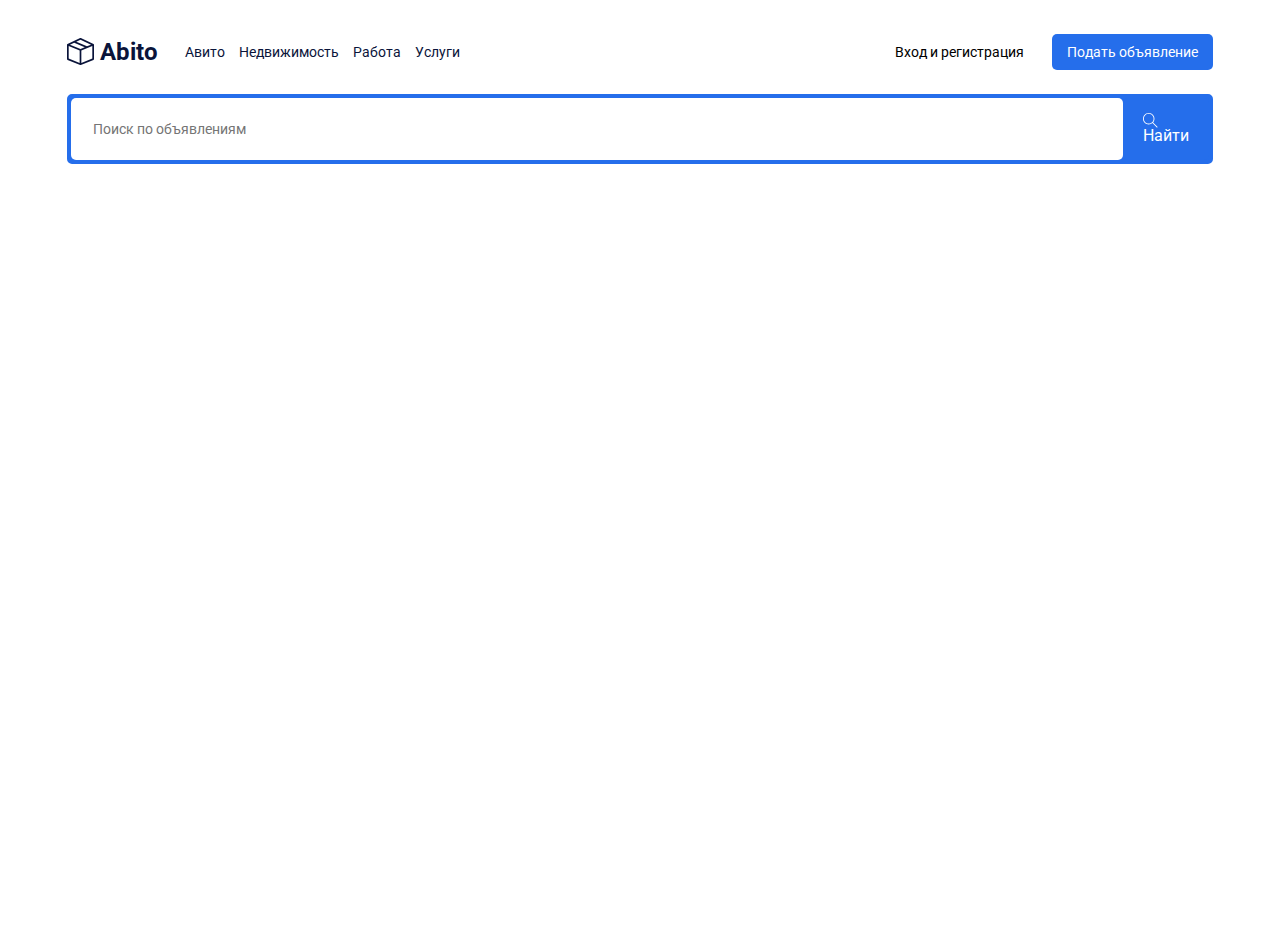
==== index.html @ 1b7505eb "создали каркас сайта и создали шапку" ====
<!DOCTYPE html>
<html lang="en">

<head>
  <meta charset="UTF-8">
  <meta name="viewport" content="width=device-width, initial-scale=1.0">
  <title>Document</title>

  <link rel="preconnect" href="https://fonts.googleapis.com">
  <link rel="preconnect" href="https://fonts.gstatic.com" crossorigin>
  <link href="https://fonts.googleapis.com/css2?family=Roboto:wght@400;700&display=swap" rel="stylesheet">
  <link rel="stylesheet" href="css/style.min.css">
</head>

<body class="page">

  <div class="container">
    <header class="page__header header">
      <a class="logo" href="index.html">
        <img class="logo__img img-svg" src="images/logo.svg" alt="logo">
        <span class="logo__title">Abito</span>
      </a>
    
      <ul class="header__nav nav nav--horizontal">
        <li class="nav__item">
          <a href="#" class="link nav__link">Авито</a>
        </li>
        <li class="nav__item">
          <a href="#" class="link nav__link">Недвижимость</a>
        </li>
        <li class="nav__item">
          <a href="#" class="link nav__link">Работа</a>
        </li>
        <li class="nav__item">
          <a href="#" class="link nav__link">Услуги</a>
        </li>
      </ul>
      <div class="header__button-group">
        <button class="button button--text header__button">Вход и регистрация</button>
        <button class="button button--blue header__button">Подать объявление</button>
      </div>
      <div class="search header__search">
        <input type="text" class="input search__input" placeholder="Поиск по объявлениям">
        <button class="button button--blue search__button">
          <img class="button__img img-svg" src="images/search.svg" alt="search">
          <span class="button__text">Найти</span>
        </button>
      </div>
    </header>
  </div>
  <div class="wrapper">
    <main class="page__main"></main>
    <footer class="page__footer"></footer>
  </div>



  <script src="js/main.min.js"></script>
</body>

</html>
---- css/style.min.css ----
html{-webkit-box-sizing:border-box;box-sizing:border-box}*,*::after,*::before{-webkit-box-sizing:inherit;box-sizing:inherit}ul[class],ol[class]{padding:0}body,h1,h2,h3,h4,h5,h6,p,ul,ol,li,figure,figcaption,blockquote,dl,dd{margin:0}ul[class]{list-style:none}img{max-width:100%;display:block}input,button,textarea,select{font:inherit}a{text-decoration:none}html,body{height:100%;font-family:'roboto', sans-serif;color:#0A143A;font-size:14px}.container{max-width:1186px;margin:0 auto;padding:0 20px}.page__wrapper{display:-webkit-box;display:-ms-flexbox;display:flex;-webkit-box-orient:vertical;-webkit-box-direction:normal;-ms-flex-direction:column;flex-direction:column;min-height:100%}.page__main{-webkit-box-flex:1;-ms-flex:1 0 auto;flex:1 0 auto}.page__footer{-webkit-box-flex:0;-ms-flex:0 0 auto;flex:0 0 auto}.header{margin-top:34px;display:-webkit-box;display:-ms-flexbox;display:flex;-ms-flex-wrap:wrap;flex-wrap:wrap;-webkit-box-align:center;-ms-flex-align:center;align-items:center}.header__nav{-webkit-box-flex:1;-ms-flex:1 0 auto;flex:1 0 auto;margin:5px 20px}.header__button+.header__button{margin-left:10px}.header__search{-webkit-box-flex:0;-ms-flex:0 0 100%;flex:0 0 100%}.nav--horizontal{display:-webkit-box;display:-ms-flexbox;display:flex}.nav__link{display:block;padding:5px;margin:0  2px;-webkit-transition:color .15s ease-in;-o-transition:color .15s ease-in;transition:color .15s ease-in}.nav__link:hover{color:#256EEB}.link{color:inherit}.logo{display:-webkit-box;display:-ms-flexbox;display:flex}.logo:hover .logo__title{-webkit-transition:color .15s ease-in;-o-transition:color .15s ease-in;transition:color .15s ease-in;color:#256EEB}.logo:hover path{-webkit-transition:fill .15s ease-in;-o-transition:fill .15s ease-in;transition:fill .15s ease-in;fill:#256EEB}.logo__img{display:block;width:27px;height:27px}.logo__title{display:block;margin-left:6px;font-weight:bold;color:#0A143A;font-size:24px}.button{background-color:initial;border:none;cursor:pointer;padding:10px 15px;border-radius:5px;-webkit-transition:background-color .15s ease-in, color .15s ease-in;-o-transition:background-color .15s ease-in, color .15s ease-in;transition:background-color .15s ease-in, color .15s ease-in}.button--text:hover{color:#256EEB;text-decoration:underline}.button--blue{background-color:#256EEB;color:#fff}.button--blue:hover{background-color:#1356ca}.button__img{margin-right:5px;margin-bottom:-2px}.button__text{font-size:16px}.search{margin-top:24px;display:-webkit-box;display:-ms-flexbox;display:flex;background-color:#256EEB;border:4px solid #256EEB;border-radius:5px}.search__input{-webkit-box-flex:1;-ms-flex:1 0 auto;flex:1 0 auto}.search__button{padding:15px 20px;border-radius:none}.input{border:none;border-radius:5px;padding:14px 22px}
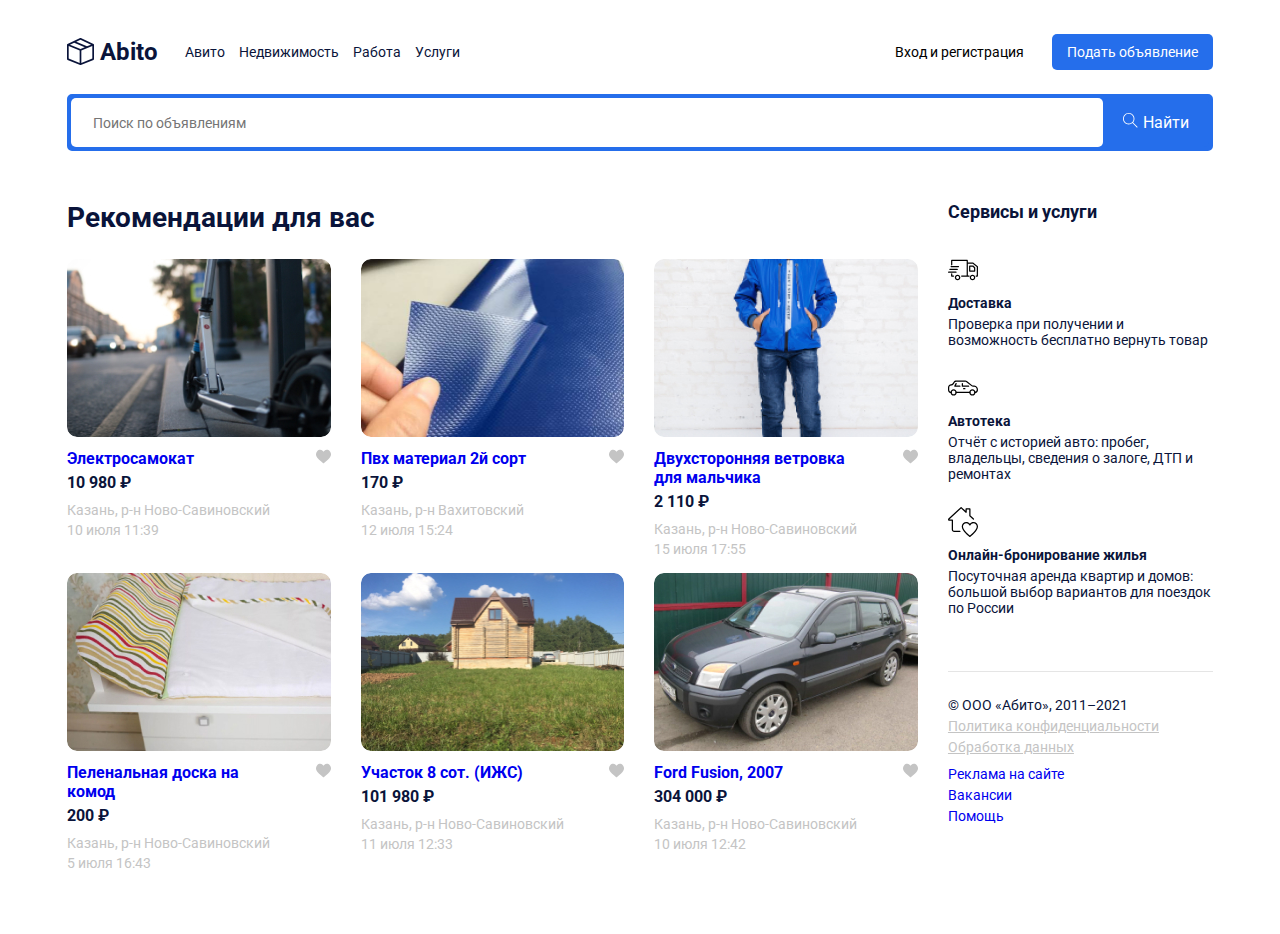
==== commit 6cfd2e0c: "сверстали главную страницу" ====
--- a/index.html
+++ b/index.html
@@ -20,21 +20,23 @@
         <img class="logo__img img-svg" src="images/logo.svg" alt="logo">
         <span class="logo__title">Abito</span>
       </a>
-    
-      <ul class="header__nav nav nav--horizontal">
-        <li class="nav__item">
-          <a href="#" class="link nav__link">Авито</a>
-        </li>
-        <li class="nav__item">
-          <a href="#" class="link nav__link">Недвижимость</a>
-        </li>
-        <li class="nav__item">
-          <a href="#" class="link nav__link">Работа</a>
-        </li>
-        <li class="nav__item">
-          <a href="#" class="link nav__link">Услуги</a>
-        </li>
-      </ul>
+
+      <nav class="header__nav nav nav--horizontal">
+        <ul>
+          <li class="nav__item nav__link--horizontal">
+            <a href="#" class="link link--inherit nav__link">Авито</a>
+          </li>
+          <li class="nav__item nav__link--horizontal">
+            <a href="#" class="link link--inherit nav__link">Недвижимость</a>
+          </li>
+          <li class="nav__item nav__link--horizontal">
+            <a href="#" class="link link--inherit nav__link">Работа</a>
+          </li>
+          <li class="nav__item nav__link--horizontal">
+            <a href="#" class="link link--inherit nav__link">Услуги</a>
+          </li>
+        </ul>
+      </nav>
       <div class="header__button-group">
         <button class="button button--text header__button">Вход и регистрация</button>
         <button class="button button--blue header__button">Подать объявление</button>
@@ -48,9 +50,118 @@
       </div>
     </header>
   </div>
-  <div class="wrapper">
-    <main class="page__main"></main>
-    <footer class="page__footer"></footer>
+  <div class="container page__container">
+    <main class="page__main main">
+      <h1 class="h1">Рекомендации для вас</h1>
+      <div class="card">
+        <div class="card__item">
+          <img src="images/cards/1.jpg" alt="img items" class="card__img">
+          <div class="card__top">
+            <h3 class="h3 h3--accent card__title"><a class="link" href="#">Электросамокат</a></h3>
+            <img src="images/like.svg" alt="like" class="card__like img-svg">
+          </div>
+          <div class="card__price">10 980 ₽</div>
+          <div class="card__addres">Казань, р-н Ново-Савиновский</div>
+          <time class="card__time" datetime="2021-07-10 11:39">10 июля 11:39</time>
+        </div>
+        
+        <div class="card__item">
+          <img src="images/cards/2.jpg" alt="img items" class="card__img">
+          <div class="card__top">
+            <h3 class="h3 h3--accent card__title"><a class="link" href="#">Пвх материал 2й сорт</a></h3>
+            <img src="images/like.svg" alt="like" class="card__like img-svg">
+          </div>
+          <div class="card__price">170 ₽</div>
+          <div class="card__addres">Казань, р-н Вахитовский</div>
+          <time class="card__time" datetime="2021-07-12 15:24">12 июля 15:24</time>
+        </div>
+        
+        <div class="card__item">
+          <img src="images/cards/3.jpg" alt="img items" class="card__img">
+          <div class="card__top">
+            <h3 class="h3 h3--accent card__title"><a class="link" href="#">Двухсторонняя ветровка для мальчика</a></h3>
+            <img src="images/like.svg" alt="like" class="card__like img-svg">
+          </div>
+          <div class="card__price">2 110 ₽</div>
+          <div class="card__addres">Казань, р-н Ново-Савиновский</div>
+          <time class="card__time" datetime="2021-07-15 17:55">15 июля 17:55</time>
+        </div>
+        
+        <div class="card__item">
+          <img src="images/cards/4.jpg" alt="img items" class="card__img">
+          <div class="card__top">
+            <h3 class="h3 h3--accent card__title"><a class="link" href="#">Пеленальная доска на комод</a></h3>
+            <img src="images/like.svg" alt="like" class="card__like img-svg">
+          </div>
+          <div class="card__price">200 ₽</div>
+          <div class="card__addres">Казань, р-н Ново-Савиновский</div>
+          <time class="card__time" datetime="2021-07-5 16:43">5 июля 16:43</time>
+        </div>
+        
+        <div class="card__item">
+          <img src="images/cards/5.jpg" alt="img items" class="card__img">
+          <div class="card__top">
+            <h3 class="h3 h3--accent card__title"><a class="link" href="#">Участок 8 сот. (ИЖС)</a></h3>
+            <img src="images/like.svg" alt="like" class="card__like img-svg">
+          </div>
+          <div class="card__price">101 980 ₽</div>
+          <div class="card__addres">Казань, р-н Ново-Савиновский</div>
+          <time class="card__time" datetime="2021-07-11 12:33">11 июля 12:33</time>
+        </div>
+        
+        <div class="card__item">
+          <img src="images/cards/6.jpg" alt="img items" class="card__img">
+          <div class="card__top">
+            <h3 class="h3 h3--accent card__title"><a class="link" href="#">Ford Fusion, 2007</a></h3>
+            <img src="images/like.svg" alt="like" class="card__like img-svg">
+          </div>
+          <div class="card__price">304 000 ₽</div>
+          <div class="card__addres">Казань, р-н Ново-Савиновский</div>
+          <time class="card__time" datetime="2021-07-10 12:42">10 июля 12:42</time>
+        </div>
+      </div>
+    </main>
+    <aside class="page__aside">
+      <h2 class="h2 aside__title">Сервисы и услуги</h2>
+      <div class="service aside__service">
+        <div class="service__item">
+          <img src="images/service/truck.svg" alt="service img" class="service__img img-svg">
+          <h4 class="h4 service__title">Доставка</h4>
+          <div class="service__text">Проверка при получении и возможность бесплатно вернуть товар</div>
+        </div>
+
+        <div class="service__item">
+          <img src="images/service/car.svg" alt="service img" class="service__img img-svg">
+          <h4 class="h4 service__title">Автотека</h4>
+          <div class="service__text">Отчёт с историей авто: пробег, владельцы, сведения о залоге, ДТП и ремонтах</div>
+        </div>
+
+        <div class="service__item">
+          <img src="images/service/home.svg" alt="service img" class="service__img img-svg">
+          <h4 class="h4 service__title">Онлайн-бронирование жилья</h4>
+          <div class="service__text">Посуточная аренда квартир и домов: большой выбор вариантов для поездок по России
+          </div>
+        </div>
+      </div>
+      <footer class="footer">
+        <p class="footer__text">© ООО «Абито», 2011–2021</p>
+        <a href="#" class="link link--gray link--td-under footer__link">Политика конфиденциальности</a>
+        <a href="#" class="link link--gray link--td-under footer__link">Обработка данных</a>
+        <nav class="nav footer__nav">
+          <ul>
+            <li class="nav__item">
+              <a href="#" class="nav__link nav__link--vertical">Реклама на сайте</a>
+            </li>
+            <li class="nav__item">
+              <a href="#" class="nav__link nav__link--vertical">Вакансии</a>
+            </li>
+            <li class="nav__item">
+              <a href="#" class="nav__link nav__link--vertical">Помощь</a>
+            </li>
+          </ul>
+        </nav>
+      </footer>
+    </aside>
   </div>
 
 
--- a/css/style.min.css
+++ b/css/style.min.css
@@ -1 +1 @@
-html{-webkit-box-sizing:border-box;box-sizing:border-box}*,*::after,*::before{-webkit-box-sizing:inherit;box-sizing:inherit}ul[class],ol[class]{padding:0}body,h1,h2,h3,h4,h5,h6,p,ul,ol,li,figure,figcaption,blockquote,dl,dd{margin:0}ul[class]{list-style:none}img{max-width:100%;display:block}input,button,textarea,select{font:inherit}a{text-decoration:none}html,body{height:100%;font-family:'roboto', sans-serif;color:#0A143A;font-size:14px}.container{max-width:1186px;margin:0 auto;padding:0 20px}.page__wrapper{display:-webkit-box;display:-ms-flexbox;display:flex;-webkit-box-orient:vertical;-webkit-box-direction:normal;-ms-flex-direction:column;flex-direction:column;min-height:100%}.page__main{-webkit-box-flex:1;-ms-flex:1 0 auto;flex:1 0 auto}.page__footer{-webkit-box-flex:0;-ms-flex:0 0 auto;flex:0 0 auto}.header{margin-top:34px;display:-webkit-box;display:-ms-flexbox;display:flex;-ms-flex-wrap:wrap;flex-wrap:wrap;-webkit-box-align:center;-ms-flex-align:center;align-items:center}.header__nav{-webkit-box-flex:1;-ms-flex:1 0 auto;flex:1 0 auto;margin:5px 20px}.header__button+.header__button{margin-left:10px}.header__search{-webkit-box-flex:0;-ms-flex:0 0 100%;flex:0 0 100%}.nav--horizontal{display:-webkit-box;display:-ms-flexbox;display:flex}.nav__link{display:block;padding:5px;margin:0  2px;-webkit-transition:color .15s ease-in;-o-transition:color .15s ease-in;transition:color .15s ease-in}.nav__link:hover{color:#256EEB}.link{color:inherit}.logo{display:-webkit-box;display:-ms-flexbox;display:flex}.logo:hover .logo__title{-webkit-transition:color .15s ease-in;-o-transition:color .15s ease-in;transition:color .15s ease-in;color:#256EEB}.logo:hover path{-webkit-transition:fill .15s ease-in;-o-transition:fill .15s ease-in;transition:fill .15s ease-in;fill:#256EEB}.logo__img{display:block;width:27px;height:27px}.logo__title{display:block;margin-left:6px;font-weight:bold;color:#0A143A;font-size:24px}.button{background-color:initial;border:none;cursor:pointer;padding:10px 15px;border-radius:5px;-webkit-transition:background-color .15s ease-in, color .15s ease-in;-o-transition:background-color .15s ease-in, color .15s ease-in;transition:background-color .15s ease-in, color .15s ease-in}.button--text:hover{color:#256EEB;text-decoration:underline}.button--blue{background-color:#256EEB;color:#fff}.button--blue:hover{background-color:#1356ca}.button__img{margin-right:5px;margin-bottom:-2px}.button__text{font-size:16px}.search{margin-top:24px;display:-webkit-box;display:-ms-flexbox;display:flex;background-color:#256EEB;border:4px solid #256EEB;border-radius:5px}.search__input{-webkit-box-flex:1;-ms-flex:1 0 auto;flex:1 0 auto}.search__button{padding:15px 20px;border-radius:none}.input{border:none;border-radius:5px;padding:14px 22px}
+html{-webkit-box-sizing:border-box;box-sizing:border-box}*,*::after,*::before{-webkit-box-sizing:inherit;box-sizing:inherit}ul[class],ol[class]{padding:0}body,h1,h2,h3,h4,h5,h6,p,ul,ol,li,figure,figcaption,blockquote,dl,dd{margin:0}ul[class]{list-style:none}img{max-width:100%;display:block}input,button,textarea,select{font:inherit}a{text-decoration:none}html,body{height:100%;font-family:'roboto', sans-serif;color:#0A143A;font-size:14px}.container{max-width:1186px;margin:0 auto;padding:0 20px}.page__container{margin-top:50px;display:-webkit-box;display:-ms-flexbox;display:flex}.page__aside{margin-left:30px}.h1{margin-bottom:25px;font-weight:24px;font-weight:bold}.h2{font-size:18px;font-weight:bold;margin-bottom:33px}.h3{font-size:16px;font-weight:bold;margin-bottom:5px}.h3--accent{color:#256EEB}.h4{font-weight:bold}.header{margin-top:34px;display:-webkit-box;display:-ms-flexbox;display:flex;-ms-flex-wrap:wrap;flex-wrap:wrap;-webkit-box-align:center;-ms-flex-align:center;align-items:center}.header__nav{-webkit-box-flex:1;-ms-flex:1 0 auto;flex:1 0 auto;margin:5px 20px}.header__button+.header__button{margin-left:10px}.header__search{-webkit-box-flex:0;-ms-flex:0 0 100%;flex:0 0 100%}.nav ul{padding:0;list-style:none}.nav--horizontal ul{display:-webkit-box;display:-ms-flexbox;display:flex}.nav__link{display:block;-webkit-transition:color .15s ease-in;-o-transition:color .15s ease-in;transition:color .15s ease-in}.nav__link--horizontal{padding:5px;margin:0 2px}.nav__link:hover{color:#256EEB}.nav__link--vertical{margin-bottom:5px}.link{display:block}.link--inherit{color:inherit}.link:hover{color:#548def}.link--gray{color:#C4C4C4}.link--td-under{text-decoration:underline}.logo{display:-webkit-box;display:-ms-flexbox;display:flex}.logo:hover .logo__title{-webkit-transition:color .15s ease-in;-o-transition:color .15s ease-in;transition:color .15s ease-in;color:#256EEB}.logo:hover path{-webkit-transition:fill .15s ease-in;-o-transition:fill .15s ease-in;transition:fill .15s ease-in;fill:#256EEB}.logo__img{display:block;width:27px;height:27px}.logo__title{display:block;margin-left:6px;font-weight:bold;color:#0A143A;font-size:24px}.button{background-color:initial;border:none;cursor:pointer;padding:10px 15px;border-radius:5px;-webkit-transition:background-color .15s ease-in, color .15s ease-in;-o-transition:background-color .15s ease-in, color .15s ease-in;transition:background-color .15s ease-in, color .15s ease-in}.button--text:hover{color:#256EEB;text-decoration:underline}.button--blue{background-color:#256EEB;color:#fff}.button--blue:hover{background-color:#1356ca}.button__img{margin-right:5px;margin-bottom:-2px}.button__text{font-size:16px}.search{margin-top:24px;display:-webkit-box;display:-ms-flexbox;display:flex;background-color:#256EEB;border:4px solid #256EEB;border-radius:5px}.search__input{-webkit-box-flex:1;-ms-flex:1 0 auto;flex:1 0 auto}.search__button{display:-webkit-box;display:-ms-flexbox;display:flex;padding:15px 20px;border-radius:none}.input{border:none;border-radius:5px;padding:14px 22px}.card{display:-webkit-box;display:-ms-flexbox;display:flex;-webkit-box-orient:horizontal;-webkit-box-direction:normal;-ms-flex-flow:row wrap;flex-flow:row wrap;margin-left:-15px;margin-right:-15px}.card__item{padding-left:15px;padding-right:15px;width:100%;margin-bottom:16px}@media (min-width: 600px){.card__item{width:50%}}@media (min-width: 992px){.card__item{width:33.33333%}}.card__img{width:100%;border-radius:10px;margin-bottom:12px}.card__top{display:-webkit-box;display:-ms-flexbox;display:flex}.card__title{max-width:calc(100% - 65px);-webkit-box-flex:1;-ms-flex:1 0 auto;flex:1 0 auto}.card__like{width:15px;height:15px;margin-left:50px;cursor:pointer}.card__like--active path{fill:#256EEB}.card__price{font-size:16PX;font-weight:bold;margin-bottom:10px}.card__addres,.card__time{margin-bottom:4px;color:#C4C4C4}.aside__service{padding-bottom:30px;border-bottom:1px solid #E5E5E5;margin-bottom:25px}.service__item{margin-bottom:25px}.service__img{margin-bottom:7px}.service__title{margin-bottom:5px}.footer__link,.footer__text{margin-bottom:5px}.footer__nav{margin-top:11px}
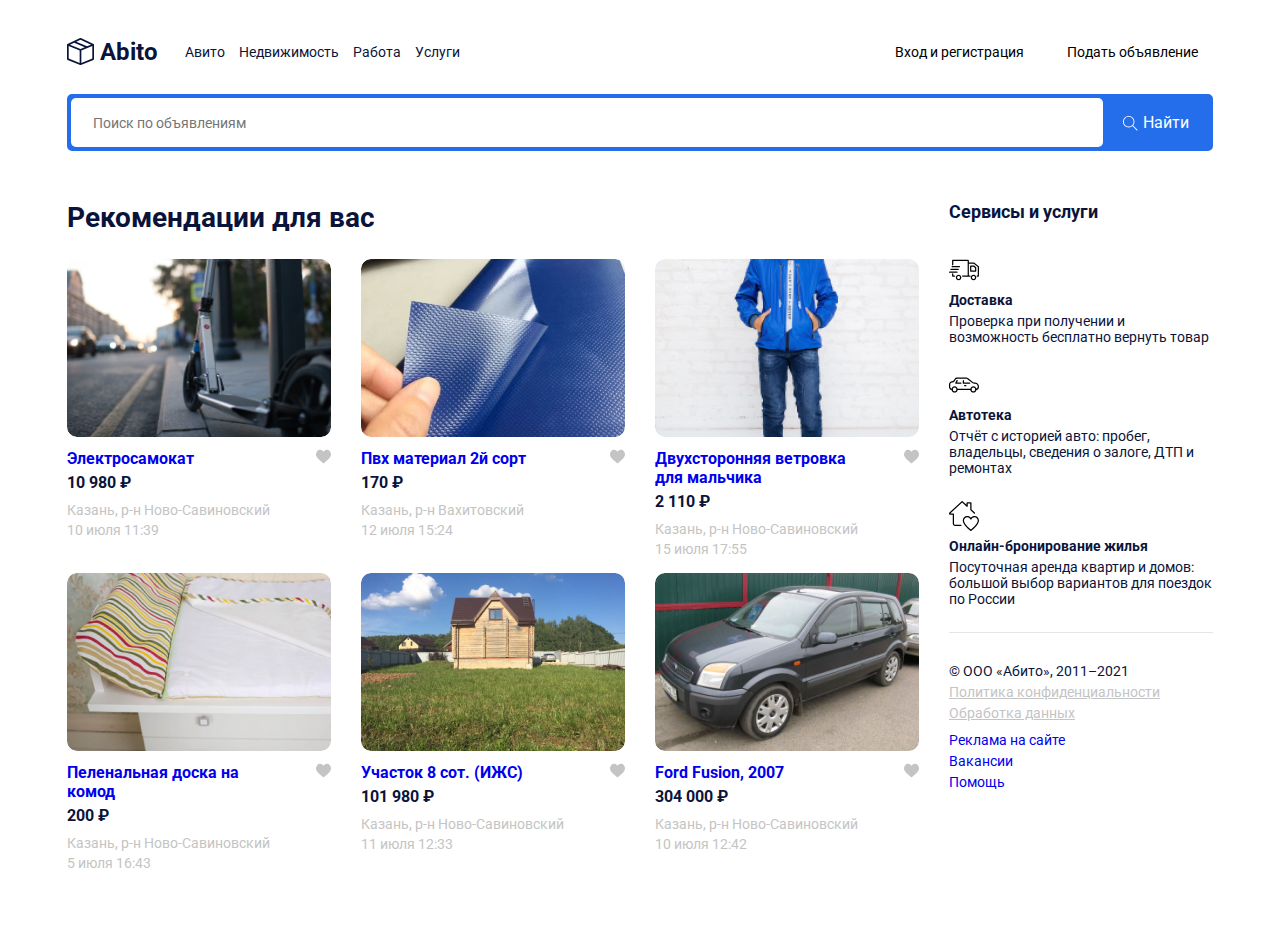
==== commit 17b5e108: "Add files via upload" ====
--- a/index.html
+++ b/index.html
@@ -43,129 +43,128 @@
       </div>
       <div class="search header__search">
         <input type="text" class="input search__input" placeholder="Поиск по объявлениям">
-        <button class="button button--blue search__button">
+        <button class="button button--primary search__button">
           <img class="button__img img-svg" src="images/search.svg" alt="search">
           <span class="button__text">Найти</span>
         </button>
       </div>
     </header>
   </div>
-  <div class="container page__container">
-    <main class="page__main main">
-      <h1 class="h1">Рекомендации для вас</h1>
-      <div class="card">
-        <div class="card__item">
-          <img src="images/cards/1.jpg" alt="img items" class="card__img">
-          <div class="card__top">
-            <h3 class="h3 h3--accent card__title"><a class="link" href="#">Электросамокат</a></h3>
-            <img src="images/like.svg" alt="like" class="card__like img-svg">
+  <div class="container">
+    <div class="page__container">
+      <main class="page__main main">
+        <h1 class="h1">Рекомендации для вас</h1>
+        <div class="card">
+          <div class="card__item">
+            <img src="images/cards/1.jpg" alt="img items" class="card__img">
+            <div class="card__top">
+              <h3 class="h3 h3--accent card__title"><a class="link" href="single.html">Электросамокат</a></h3>
+              <img src="images/like.svg" alt="like" class="card__like img-svg">
+            </div>
+            <div class="card__price">10 980 ₽</div>
+            <div class="card__addres">Казань, р-н Ново-Савиновский</div>
+            <time class="card__time" datetime="2021-07-10 11:39">10 июля 11:39</time>
           </div>
-          <div class="card__price">10 980 ₽</div>
-          <div class="card__addres">Казань, р-н Ново-Савиновский</div>
-          <time class="card__time" datetime="2021-07-10 11:39">10 июля 11:39</time>
-        </div>
-        
-        <div class="card__item">
-          <img src="images/cards/2.jpg" alt="img items" class="card__img">
-          <div class="card__top">
-            <h3 class="h3 h3--accent card__title"><a class="link" href="#">Пвх материал 2й сорт</a></h3>
-            <img src="images/like.svg" alt="like" class="card__like img-svg">
+          
+          <div class="card__item">
+            <img src="images/cards/2.jpg" alt="img items" class="card__img">
+            <div class="card__top">
+              <h3 class="h3 h3--accent card__title"><a class="link" href="single.html">Пвх материал 2й сорт</a></h3>
+              <img src="images/like.svg" alt="like" class="card__like img-svg">
+            </div>
+            <div class="card__price">170 ₽</div>
+            <div class="card__addres">Казань, р-н Вахитовский</div>
+            <time class="card__time" datetime="2021-07-12 15:24">12 июля 15:24</time>
           </div>
-          <div class="card__price">170 ₽</div>
-          <div class="card__addres">Казань, р-н Вахитовский</div>
-          <time class="card__time" datetime="2021-07-12 15:24">12 июля 15:24</time>
-        </div>
-        
-        <div class="card__item">
-          <img src="images/cards/3.jpg" alt="img items" class="card__img">
-          <div class="card__top">
-            <h3 class="h3 h3--accent card__title"><a class="link" href="#">Двухсторонняя ветровка для мальчика</a></h3>
-            <img src="images/like.svg" alt="like" class="card__like img-svg">
+          
+          <div class="card__item">
+            <img src="images/cards/3.jpg" alt="img items" class="card__img">
+            <div class="card__top">
+              <h3 class="h3 h3--accent card__title"><a class="link" href="single.html">Двухсторонняя ветровка для мальчика</a></h3>
+              <img src="images/like.svg" alt="like" class="card__like img-svg">
+            </div>
+            <div class="card__price">2 110 ₽</div>
+            <div class="card__addres">Казань, р-н Ново-Савиновский</div>
+            <time class="card__time" datetime="2021-07-15 17:55">15 июля 17:55</time>
           </div>
-          <div class="card__price">2 110 ₽</div>
-          <div class="card__addres">Казань, р-н Ново-Савиновский</div>
-          <time class="card__time" datetime="2021-07-15 17:55">15 июля 17:55</time>
-        </div>
-        
-        <div class="card__item">
-          <img src="images/cards/4.jpg" alt="img items" class="card__img">
-          <div class="card__top">
-            <h3 class="h3 h3--accent card__title"><a class="link" href="#">Пеленальная доска на комод</a></h3>
-            <img src="images/like.svg" alt="like" class="card__like img-svg">
+          
+          <div class="card__item">
+            <img src="images/cards/4.jpg" alt="img items" class="card__img">
+            <div class="card__top">
+              <h3 class="h3 h3--accent card__title"><a class="link" href="single.html">Пеленальная доска на комод</a></h3>
+              <img src="images/like.svg" alt="like" class="card__like img-svg">
+            </div>
+            <div class="card__price">200 ₽</div>
+            <div class="card__addres">Казань, р-н Ново-Савиновский</div>
+            <time class="card__time" datetime="2021-07-5 16:43">5 июля 16:43</time>
           </div>
-          <div class="card__price">200 ₽</div>
-          <div class="card__addres">Казань, р-н Ново-Савиновский</div>
-          <time class="card__time" datetime="2021-07-5 16:43">5 июля 16:43</time>
-        </div>
-        
-        <div class="card__item">
-          <img src="images/cards/5.jpg" alt="img items" class="card__img">
-          <div class="card__top">
-            <h3 class="h3 h3--accent card__title"><a class="link" href="#">Участок 8 сот. (ИЖС)</a></h3>
-            <img src="images/like.svg" alt="like" class="card__like img-svg">
+          
+          <div class="card__item">
+            <img src="images/cards/5.jpg" alt="img items" class="card__img">
+            <div class="card__top">
+              <h3 class="h3 h3--accent card__title"><a class="link" href="single.html">Участок 8 сот. (ИЖС)</a></h3>
+              <img src="images/like.svg" alt="like" class="card__like img-svg">
+            </div>
+            <div class="card__price">101 980 ₽</div>
+            <div class="card__addres">Казань, р-н Ново-Савиновский</div>
+            <time class="card__time" datetime="2021-07-11 12:33">11 июля 12:33</time>
           </div>
-          <div class="card__price">101 980 ₽</div>
-          <div class="card__addres">Казань, р-н Ново-Савиновский</div>
-          <time class="card__time" datetime="2021-07-11 12:33">11 июля 12:33</time>
-        </div>
-        
-        <div class="card__item">
-          <img src="images/cards/6.jpg" alt="img items" class="card__img">
-          <div class="card__top">
-            <h3 class="h3 h3--accent card__title"><a class="link" href="#">Ford Fusion, 2007</a></h3>
-            <img src="images/like.svg" alt="like" class="card__like img-svg">
-          </div>
-          <div class="card__price">304 000 ₽</div>
-          <div class="card__addres">Казань, р-н Ново-Савиновский</div>
-          <time class="card__time" datetime="2021-07-10 12:42">10 июля 12:42</time>
-        </div>
-      </div>
-    </main>
-    <aside class="page__aside">
-      <h2 class="h2 aside__title">Сервисы и услуги</h2>
-      <div class="service aside__service">
-        <div class="service__item">
-          <img src="images/service/truck.svg" alt="service img" class="service__img img-svg">
-          <h4 class="h4 service__title">Доставка</h4>
-          <div class="service__text">Проверка при получении и возможность бесплатно вернуть товар</div>
-        </div>
-
-        <div class="service__item">
-          <img src="images/service/car.svg" alt="service img" class="service__img img-svg">
-          <h4 class="h4 service__title">Автотека</h4>
-          <div class="service__text">Отчёт с историей авто: пробег, владельцы, сведения о залоге, ДТП и ремонтах</div>
-        </div>
-
-        <div class="service__item">
-          <img src="images/service/home.svg" alt="service img" class="service__img img-svg">
-          <h4 class="h4 service__title">Онлайн-бронирование жилья</h4>
-          <div class="service__text">Посуточная аренда квартир и домов: большой выбор вариантов для поездок по России
+          
+          <div class="card__item">
+            <img src="images/cards/6.jpg" alt="img items" class="card__img">
+            <div class="card__top">
+              <h3 class="h3 h3--accent card__title"><a class="link" href="single.html">Ford Fusion, 2007</a></h3>
+              <img src="images/like.svg" alt="like" class="card__like img-svg">
+            </div>
+            <div class="card__price">304 000 ₽</div>
+            <div class="card__addres">Казань, р-н Ново-Савиновский</div>
+            <time class="card__time" datetime="2021-07-10 12:42">10 июля 12:42</time>
           </div>
         </div>
-      </div>
-      <footer class="footer">
-        <p class="footer__text">© ООО «Абито», 2011–2021</p>
-        <a href="#" class="link link--gray link--td-under footer__link">Политика конфиденциальности</a>
-        <a href="#" class="link link--gray link--td-under footer__link">Обработка данных</a>
-        <nav class="nav footer__nav">
-          <ul>
-            <li class="nav__item">
-              <a href="#" class="nav__link nav__link--vertical">Реклама на сайте</a>
-            </li>
-            <li class="nav__item">
-              <a href="#" class="nav__link nav__link--vertical">Вакансии</a>
-            </li>
-            <li class="nav__item">
-              <a href="#" class="nav__link nav__link--vertical">Помощь</a>
-            </li>
-          </ul>
-        </nav>
-      </footer>
-    </aside>
+      </main>
+      <aside class="page__aside">
+        <h2 class="h2 aside__title">Сервисы и услуги</h2>
+        <div class="service aside__service">
+          <div class="service__item">
+            <img src="images/service/truck.svg" alt="service img" class="service__img img-svg">
+            <h4 class="h4 service__title">Доставка</h4>
+            <div class="service__text">Проверка при получении и возможность бесплатно вернуть товар</div>
+          </div>
+  
+          <div class="service__item">
+            <img src="images/service/car.svg" alt="service img" class="service__img img-svg">
+            <h4 class="h4 service__title">Автотека</h4>
+            <div class="service__text">Отчёт с историей авто: пробег, владельцы, сведения о залоге, ДТП и ремонтах</div>
+          </div>
+  
+          <div class="service__item">
+            <img src="images/service/home.svg" alt="service img" class="service__img img-svg">
+            <h4 class="h4 service__title">Онлайн-бронирование жилья</h4>
+            <div class="service__text">Посуточная аренда квартир и домов: большой выбор вариантов для поездок по России
+            </div>
+          </div>
+        </div>
+        <footer class="footer">
+          <p class="footer__text">© ООО «Абито», 2011–2021</p>
+          <a href="#" class="link link--gray link--td-under footer__link">Политика конфиденциальности</a>
+          <a href="#" class="link link--gray link--td-under footer__link">Обработка данных</a>
+          <nav class="nav footer__nav">
+            <ul>
+              <li class="nav__item">
+                <a href="#" class="nav__link nav__link--vertical">Реклама на сайте</a>
+              </li>
+              <li class="nav__item">
+                <a href="#" class="nav__link nav__link--vertical">Вакансии</a>
+              </li>
+              <li class="nav__item">
+                <a href="#" class="nav__link nav__link--vertical">Помощь</a>
+              </li>
+            </ul>
+          </nav>
+        </footer>
+      </aside>
+    </div>
   </div>
-
-
-
   <script src="js/main.min.js"></script>
 </body>
 
--- a/css/style.min.css
+++ b/css/style.min.css
@@ -1 +1,7 @@
-html{-webkit-box-sizing:border-box;box-sizing:border-box}*,*::after,*::before{-webkit-box-sizing:inherit;box-sizing:inherit}ul[class],ol[class]{padding:0}body,h1,h2,h3,h4,h5,h6,p,ul,ol,li,figure,figcaption,blockquote,dl,dd{margin:0}ul[class]{list-style:none}img{max-width:100%;display:block}input,button,textarea,select{font:inherit}a{text-decoration:none}html,body{height:100%;font-family:'roboto', sans-serif;color:#0A143A;font-size:14px}.container{max-width:1186px;margin:0 auto;padding:0 20px}.page__container{margin-top:50px;display:-webkit-box;display:-ms-flexbox;display:flex}.page__aside{margin-left:30px}.h1{margin-bottom:25px;font-weight:24px;font-weight:bold}.h2{font-size:18px;font-weight:bold;margin-bottom:33px}.h3{font-size:16px;font-weight:bold;margin-bottom:5px}.h3--accent{color:#256EEB}.h4{font-weight:bold}.header{margin-top:34px;display:-webkit-box;display:-ms-flexbox;display:flex;-ms-flex-wrap:wrap;flex-wrap:wrap;-webkit-box-align:center;-ms-flex-align:center;align-items:center}.header__nav{-webkit-box-flex:1;-ms-flex:1 0 auto;flex:1 0 auto;margin:5px 20px}.header__button+.header__button{margin-left:10px}.header__search{-webkit-box-flex:0;-ms-flex:0 0 100%;flex:0 0 100%}.nav ul{padding:0;list-style:none}.nav--horizontal ul{display:-webkit-box;display:-ms-flexbox;display:flex}.nav__link{display:block;-webkit-transition:color .15s ease-in;-o-transition:color .15s ease-in;transition:color .15s ease-in}.nav__link--horizontal{padding:5px;margin:0 2px}.nav__link:hover{color:#256EEB}.nav__link--vertical{margin-bottom:5px}.link{display:block}.link--inherit{color:inherit}.link:hover{color:#548def}.link--gray{color:#C4C4C4}.link--td-under{text-decoration:underline}.logo{display:-webkit-box;display:-ms-flexbox;display:flex}.logo:hover .logo__title{-webkit-transition:color .15s ease-in;-o-transition:color .15s ease-in;transition:color .15s ease-in;color:#256EEB}.logo:hover path{-webkit-transition:fill .15s ease-in;-o-transition:fill .15s ease-in;transition:fill .15s ease-in;fill:#256EEB}.logo__img{display:block;width:27px;height:27px}.logo__title{display:block;margin-left:6px;font-weight:bold;color:#0A143A;font-size:24px}.button{background-color:initial;border:none;cursor:pointer;padding:10px 15px;border-radius:5px;-webkit-transition:background-color .15s ease-in, color .15s ease-in;-o-transition:background-color .15s ease-in, color .15s ease-in;transition:background-color .15s ease-in, color .15s ease-in}.button--text:hover{color:#256EEB;text-decoration:underline}.button--blue{background-color:#256EEB;color:#fff}.button--blue:hover{background-color:#1356ca}.button__img{margin-right:5px;margin-bottom:-2px}.button__text{font-size:16px}.search{margin-top:24px;display:-webkit-box;display:-ms-flexbox;display:flex;background-color:#256EEB;border:4px solid #256EEB;border-radius:5px}.search__input{-webkit-box-flex:1;-ms-flex:1 0 auto;flex:1 0 auto}.search__button{display:-webkit-box;display:-ms-flexbox;display:flex;padding:15px 20px;border-radius:none}.input{border:none;border-radius:5px;padding:14px 22px}.card{display:-webkit-box;display:-ms-flexbox;display:flex;-webkit-box-orient:horizontal;-webkit-box-direction:normal;-ms-flex-flow:row wrap;flex-flow:row wrap;margin-left:-15px;margin-right:-15px}.card__item{padding-left:15px;padding-right:15px;width:100%;margin-bottom:16px}@media (min-width: 600px){.card__item{width:50%}}@media (min-width: 992px){.card__item{width:33.33333%}}.card__img{width:100%;border-radius:10px;margin-bottom:12px}.card__top{display:-webkit-box;display:-ms-flexbox;display:flex}.card__title{max-width:calc(100% - 65px);-webkit-box-flex:1;-ms-flex:1 0 auto;flex:1 0 auto}.card__like{width:15px;height:15px;margin-left:50px;cursor:pointer}.card__like--active path{fill:#256EEB}.card__price{font-size:16PX;font-weight:bold;margin-bottom:10px}.card__addres,.card__time{margin-bottom:4px;color:#C4C4C4}.aside__service{padding-bottom:30px;border-bottom:1px solid #E5E5E5;margin-bottom:25px}.service__item{margin-bottom:25px}.service__img{margin-bottom:7px}.service__title{margin-bottom:5px}.footer__link,.footer__text{margin-bottom:5px}.footer__nav{margin-top:11px}
+html{-webkit-box-sizing:border-box;box-sizing:border-box}*,*::after,*::before{-webkit-box-sizing:inherit;box-sizing:inherit}ul[class],ol[class]{padding:0}body,h1,h2,h3,h4,h5,h6,p,ul,ol,li,figure,figcaption,blockquote,dl,dd{margin:0}ul[class]{list-style:none}img{max-width:100%;display:block}input,button,textarea,select{font:inherit}a{text-decoration:none}html,body{height:100%;font-family:'roboto', sans-serif;color:#0A143A;font-size:14px}.container{max-width:1186px;margin:0 auto;padding:0 20px}.page__container{margin-top:50px;display:-webkit-box;display:-ms-flexbox;display:flex;-webkit-box-orient:horizontal;-webkit-box-direction:normal;-ms-flex-flow:row wrap;flex-flow:row wrap;margin-left:-15px;margin-right:-15px;-webkit-box-pack:justify;-ms-flex-pack:justify;justify-content:space-between}.page__aside{padding-left:15px;padding-right:15px;width:100%}@media (min-width: 500px){.page__aside{width:30%}}@media (min-width: 850px){.page__aside{width:25%}}.page__main{max-width:100%;padding-left:15px;padding-right:15px;width:100%}@media (min-width: 500px){.page__main{width:70%}}@media (min-width: 850px){.page__main{width:75%}}.h1{margin-bottom:25px;font-weight:24px;font-weight:bold}.h2{font-size:18px;font-weight:bold;margin-bottom:33px}.h3{font-size:16px;font-weight:bold;margin-bottom:5px}.h3--accent{color:#256EEB}.h4{font-weight:bold}.header{margin-top:34px;display:-webkit-box;display:-ms-flexbox;display:flex;-ms-flex-wrap:wrap;flex-wrap:wrap;-webkit-box-align:center;-ms-flex-align:center;align-items:center}.header__nav{-webkit-box-flex:1;-ms-flex:1 0 auto;flex:1 0 auto;margin:5px 20px}.header__button+.header__button{margin-left:10px}.header__search{-webkit-box-flex:0;-ms-flex:0 0 100%;flex:0 0 100%}.nav ul{padding:0;list-style:none}.nav--horizontal ul{display:-webkit-box;display:-ms-flexbox;display:flex}.nav__link{display:block;-webkit-transition:color .15s ease-in;-o-transition:color .15s ease-in;transition:color .15s ease-in}.nav__link--horizontal{padding:5px;margin:0 2px}.nav__link:hover{color:#256EEB}.nav__link--vertical{margin-bottom:5px}.link{display:block}.link--inherit{color:inherit}.link:hover{color:#548def}.link--gray{color:#C4C4C4}.link--td-under{text-decoration:underline}.logo{display:-webkit-box;display:-ms-flexbox;display:flex}.logo:hover .logo__title{-webkit-transition:color .15s ease-in;-o-transition:color .15s ease-in;transition:color .15s ease-in;color:#256EEB}.logo:hover path{-webkit-transition:fill .15s ease-in;-o-transition:fill .15s ease-in;transition:fill .15s ease-in;fill:#256EEB}.logo__img{display:block;width:27px;height:27px}.logo__title{display:block;margin-left:6px;font-weight:bold;color:#0A143A;font-size:24px}.button{background-color:initial;border:none;cursor:pointer;padding:10px 15px;border-radius:5px;-webkit-transition:background-color .15s ease-in, color .15s ease-in;-o-transition:background-color .15s ease-in, color .15s ease-in;transition:background-color .15s ease-in, color .15s ease-in}.button--text:hover{color:#256EEB;text-decoration:underline}.button--block{display:block;width:100%;padding:19px;margin-bottom:14px}.button--primary{background-color:#256EEB;color:#fff}.button--primary:hover{background-color:#1356ca}.button--succes{background-color:#14B4BE;color:#fff}.button--succes:hover{background-color:#0f8890}.button__img{margin-right:5px;margin-bottom:-2px}.button__text{font-size:16px}.search{margin-top:24px;display:-webkit-box;display:-ms-flexbox;display:flex;background-color:#256EEB;border:4px solid #256EEB;border-radius:5px}.search__input{-webkit-box-flex:1;-ms-flex:1 0 auto;flex:1 0 auto}.search__button{display:-webkit-box;display:-ms-flexbox;display:flex;padding:15px 20px;border-radius:none}.input{border:none;border-radius:5px;padding:14px 22px}.card{display:-webkit-box;display:-ms-flexbox;display:flex;-webkit-box-orient:horizontal;-webkit-box-direction:normal;-ms-flex-flow:row wrap;flex-flow:row wrap;margin-left:-15px;margin-right:-15px}.card__item{padding-left:15px;padding-right:15px;width:100%;margin-bottom:16px}@media (min-width: 500px){.card__item{width:50%}}@media (min-width: 850px){.card__item{width:33.33333%}}.card__img{width:100%;border-radius:10px;margin-bottom:12px}.card__top{display:-webkit-box;display:-ms-flexbox;display:flex}.card__title{max-width:calc(100% - 65px);-webkit-box-flex:1;-ms-flex:1 0 auto;flex:1 0 auto}.card__like{width:15px;height:15px;margin-left:50px;cursor:pointer}.card__like--active path{fill:#256EEB}.card__price{font-size:16PX;font-weight:bold;margin-bottom:10px}.card__addres,.card__time{margin-bottom:4px;color:#C4C4C4}.service__item{margin-bottom:25px}.service__img{margin-bottom:7px}.service__title{margin-bottom:5px}.main--single-page{display:-webkit-box;display:-ms-flexbox;display:flex;display:flex;-webkit-box-orient:horizontal;-webkit-box-direction:normal;-ms-flex-flow:row wrap;flex-flow:row wrap;margin-left:-15px;margin-right:-15px}.main__item-main--single-page{padding-left:15px;padding-right:15px;width:88.88889%}@media (min-width: 850px){.main__item-main--single-page{width:55.55556%}}.main__item-aside--single-page{padding-left:15px;padding-right:15px;width:88.88889%}@media (min-width: 850px){.main__item-aside--single-page{width:33.33333%}}.announcement__swiper{margin-bottom:30px}.announcement__text{line-height:1.4}.author__wrapper{display:-webkit-box;display:-ms-flexbox;display:flex;margin-bottom:30px}.author__content{-webkit-box-flex:1;-ms-flex:1 0 auto;flex:1 0 auto}.author__price{display:block;font-size:24px;margin-bottom:25px}.author__name{color:#0A143A;font-weight:bold;margin-bottom:7px;-webkit-transition:color .15s ease-in,+ -webkit-text-decoration .15s ease-in;transition:color .15s ease-in,+ -webkit-text-decoration .15s ease-in;-o-transition:color .15s ease-in,+ text-decoration .15s ease-in;transition:color .15s ease-in,+ text-decoration .15s ease-in;transition:color .15s ease-in,+ text-decoration .15s ease-in,+ -webkit-text-decoration .15s ease-in}.author__name:hover{text-decoration:underline;color:#122366}.author__status{font-size:12px}.author__img{display:block;background-color:#C4C4C4;width:50px;height:50px;border-radius:50%}.rating{display:-webkit-box;display:-ms-flexbox;display:flex;margin-bottom:8px}.rating__stars{margin-right:10px;display:-webkit-box;display:-ms-flexbox;display:flex}.rating__count{opacity:0.5}.swiper-container{width:100%;height:100%}.swiper-slide{text-align:center;font-size:18px;background:#fff;display:-webkit-box;display:-ms-flexbox;display:flex;-webkit-box-pack:center;-ms-flex-pack:center;justify-content:center;-webkit-box-align:center;-ms-flex-align:center;align-items:center}.swiper-slide img{display:block;width:100%;height:100%;border-radius:10px;-o-object-fit:cover;object-fit:cover}.swiper-container{width:100%;margin-left:auto;margin-right:auto}.swiper-slide{background-size:cover;background-position:center}.swiper-gallery-main{height:357px;width:100%;margin-bottom:16px}.swiper-gallery{height:53px;-webkit-box-sizing:border-box;box-sizing:border-box}.swiper-gallery .swiper-slide{width:63px;height:100%;opacity:0.4}.swiper-gallery .swiper-slide-thumb-active{opacity:1}.swiper-gallery img{display:block;border-radius:3px;width:100%;height:100%;-o-object-fit:cover;object-fit:cover}.footer{padding-top:30px;border-top:1px solid #E5E5E5;margin-top:25px}.footer__link,.footer__text{margin-bottom:5px}.footer__nav{margin-top:11px}
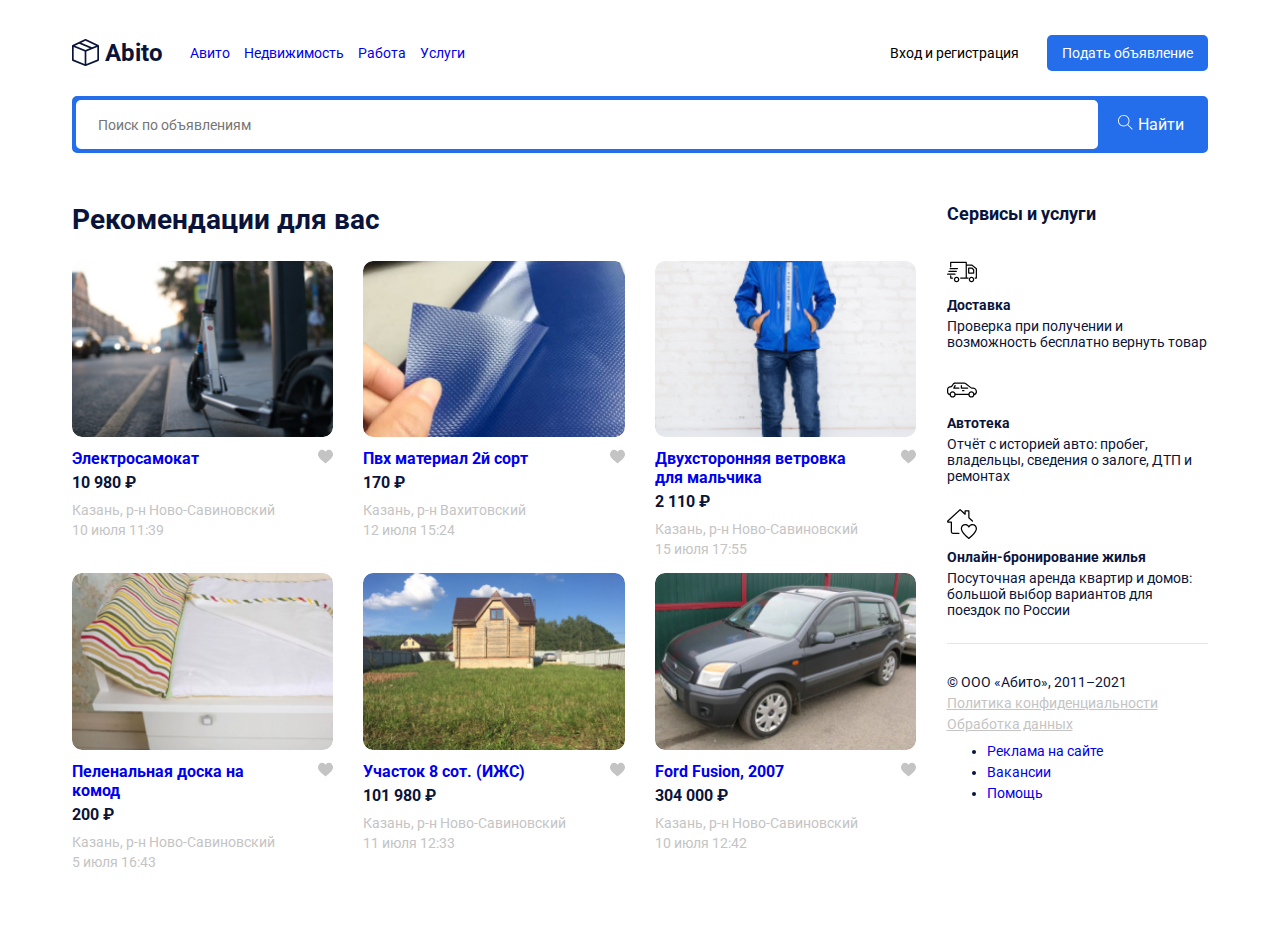
==== commit e97455fb: "Add files via upload" ====
--- a/index.html
+++ b/index.html
@@ -21,26 +21,35 @@
         <span class="logo__title">Abito</span>
       </a>
 
-      <nav class="header__nav nav nav--horizontal">
-        <ul>
-          <li class="nav__item nav__link--horizontal">
-            <a href="#" class="link link--inherit nav__link">Авито</a>
-          </li>
-          <li class="nav__item nav__link--horizontal">
-            <a href="#" class="link link--inherit nav__link">Недвижимость</a>
-          </li>
-          <li class="nav__item nav__link--horizontal">
-            <a href="#" class="link link--inherit nav__link">Работа</a>
-          </li>
-          <li class="nav__item nav__link--horizontal">
-            <a href="#" class="link link--inherit nav__link">Услуги</a>
-          </li>
-        </ul>
-      </nav>
-      <div class="header__button-group">
-        <button class="button button--text header__button">Вход и регистрация</button>
-        <button class="button button--blue header__button">Подать объявление</button>
+
+      <input id="nav__toggle" class="nav__toggle" type="checkbox" />
+      <label class="nav__btn" for="nav__toggle">
+        <span></span>
+      </label>
+      <div class="header__mobile-menu">
+        <nav class="header__nav nav nav--horizontal">
+  
+          <ul class="nav__list">
+            <li class="nav__item">
+              <a href="#" class="link nav__link nav__link--horizontal">Авито</a>
+            </li>
+            <li class="nav__item">
+              <a href="#" class="link nav__link  nav__link--horizontal">Недвижимость</a>
+            </li>
+            <li class="nav__item">
+              <a href="#" class="link nav__link nav__link--horizontal">Работа</a>
+            </li>
+            <li class="nav__item">
+              <a href="#" class="link nav__link nav__link--horizontal">Услуги</a>
+            </li>
+          </ul>
+        </nav>
+        <div class="header__button-group">
+          <button class="button button--text header__button">Вход и регистрация</button>
+          <button class="button button--primary header__button">Подать объявление</button>
+        </div>
       </div>
+
       <div class="search header__search">
         <input type="text" class="input search__input" placeholder="Поиск по объявлениям">
         <button class="button button--primary search__button">
@@ -96,7 +105,7 @@
             </div>
             <div class="card__price">200 ₽</div>
             <div class="card__addres">Казань, р-н Ново-Савиновский</div>
-            <time class="card__time" datetime="2021-07-5 16:43">5 июля 16:43</time>
+            <time class="card__time" datetime="2021-07-05 16:43">5 июля 16:43</time>
           </div>
           
           <div class="card__item">
--- a/css/style.min.css
+++ b/css/style.min.css
@@ -1,7 +1,7 @@
-html{-webkit-box-sizing:border-box;box-sizing:border-box}*,*::after,*::before{-webkit-box-sizing:inherit;box-sizing:inherit}ul[class],ol[class]{padding:0}body,h1,h2,h3,h4,h5,h6,p,ul,ol,li,figure,figcaption,blockquote,dl,dd{margin:0}ul[class]{list-style:none}img{max-width:100%;display:block}input,button,textarea,select{font:inherit}a{text-decoration:none}html,body{height:100%;font-family:'roboto', sans-serif;color:#0A143A;font-size:14px}.container{max-width:1186px;margin:0 auto;padding:0 20px}.page__container{margin-top:50px;display:-webkit-box;display:-ms-flexbox;display:flex;-webkit-box-orient:horizontal;-webkit-box-direction:normal;-ms-flex-flow:row wrap;flex-flow:row wrap;margin-left:-15px;margin-right:-15px;-webkit-box-pack:justify;-ms-flex-pack:justify;justify-content:space-between}.page__aside{padding-left:15px;padding-right:15px;width:100%}@media (min-width: 500px){.page__aside{width:30%}}@media (min-width: 850px){.page__aside{width:25%}}.page__main{max-width:100%;padding-left:15px;padding-right:15px;width:100%}@media (min-width: 500px){.page__main{width:70%}}@media (min-width: 850px){.page__main{width:75%}}.h1{margin-bottom:25px;font-weight:24px;font-weight:bold}.h2{font-size:18px;font-weight:bold;margin-bottom:33px}.h3{font-size:16px;font-weight:bold;margin-bottom:5px}.h3--accent{color:#256EEB}.h4{font-weight:bold}.header{margin-top:34px;display:-webkit-box;display:-ms-flexbox;display:flex;-ms-flex-wrap:wrap;flex-wrap:wrap;-webkit-box-align:center;-ms-flex-align:center;align-items:center}.header__nav{-webkit-box-flex:1;-ms-flex:1 0 auto;flex:1 0 auto;margin:5px 20px}.header__button+.header__button{margin-left:10px}.header__search{-webkit-box-flex:0;-ms-flex:0 0 100%;flex:0 0 100%}.nav ul{padding:0;list-style:none}.nav--horizontal ul{display:-webkit-box;display:-ms-flexbox;display:flex}.nav__link{display:block;-webkit-transition:color .15s ease-in;-o-transition:color .15s ease-in;transition:color .15s ease-in}.nav__link--horizontal{padding:5px;margin:0 2px}.nav__link:hover{color:#256EEB}.nav__link--vertical{margin-bottom:5px}.link{display:block}.link--inherit{color:inherit}.link:hover{color:#548def}.link--gray{color:#C4C4C4}.link--td-under{text-decoration:underline}.logo{display:-webkit-box;display:-ms-flexbox;display:flex}.logo:hover .logo__title{-webkit-transition:color .15s ease-in;-o-transition:color .15s ease-in;transition:color .15s ease-in;color:#256EEB}.logo:hover path{-webkit-transition:fill .15s ease-in;-o-transition:fill .15s ease-in;transition:fill .15s ease-in;fill:#256EEB}.logo__img{display:block;width:27px;height:27px}.logo__title{display:block;margin-left:6px;font-weight:bold;color:#0A143A;font-size:24px}.button{background-color:initial;border:none;cursor:pointer;padding:10px 15px;border-radius:5px;-webkit-transition:background-color .15s ease-in, color .15s ease-in;-o-transition:background-color .15s ease-in, color .15s ease-in;transition:background-color .15s ease-in, color .15s ease-in}.button--text:hover{color:#256EEB;text-decoration:underline}.button--block{display:block;width:100%;padding:19px;margin-bottom:14px}.button--primary{background-color:#256EEB;color:#fff}.button--primary:hover{background-color:#1356ca}.button--succes{background-color:#14B4BE;color:#fff}.button--succes:hover{background-color:#0f8890}.button__img{margin-right:5px;margin-bottom:-2px}.button__text{font-size:16px}.search{margin-top:24px;display:-webkit-box;display:-ms-flexbox;display:flex;background-color:#256EEB;border:4px solid #256EEB;border-radius:5px}.search__input{-webkit-box-flex:1;-ms-flex:1 0 auto;flex:1 0 auto}.search__button{display:-webkit-box;display:-ms-flexbox;display:flex;padding:15px 20px;border-radius:none}.input{border:none;border-radius:5px;padding:14px 22px}.card{display:-webkit-box;display:-ms-flexbox;display:flex;-webkit-box-orient:horizontal;-webkit-box-direction:normal;-ms-flex-flow:row wrap;flex-flow:row wrap;margin-left:-15px;margin-right:-15px}.card__item{padding-left:15px;padding-right:15px;width:100%;margin-bottom:16px}@media (min-width: 500px){.card__item{width:50%}}@media (min-width: 850px){.card__item{width:33.33333%}}.card__img{width:100%;border-radius:10px;margin-bottom:12px}.card__top{display:-webkit-box;display:-ms-flexbox;display:flex}.card__title{max-width:calc(100% - 65px);-webkit-box-flex:1;-ms-flex:1 0 auto;flex:1 0 auto}.card__like{width:15px;height:15px;margin-left:50px;cursor:pointer}.card__like--active path{fill:#256EEB}.card__price{font-size:16PX;font-weight:bold;margin-bottom:10px}.card__addres,.card__time{margin-bottom:4px;color:#C4C4C4}.service__item{margin-bottom:25px}.service__img{margin-bottom:7px}.service__title{margin-bottom:5px}.main--single-page{display:-webkit-box;display:-ms-flexbox;display:flex;display:flex;-webkit-box-orient:horizontal;-webkit-box-direction:normal;-ms-flex-flow:row wrap;flex-flow:row wrap;margin-left:-15px;margin-right:-15px}.main__item-main--single-page{padding-left:15px;padding-right:15px;width:88.88889%}@media (min-width: 850px){.main__item-main--single-page{width:55.55556%}}.main__item-aside--single-page{padding-left:15px;padding-right:15px;width:88.88889%}@media (min-width: 850px){.main__item-aside--single-page{width:33.33333%}}.announcement__swiper{margin-bottom:30px}.announcement__text{line-height:1.4}.author__wrapper{display:-webkit-box;display:-ms-flexbox;display:flex;margin-bottom:30px}.author__content{-webkit-box-flex:1;-ms-flex:1 0 auto;flex:1 0 auto}.author__price{display:block;font-size:24px;margin-bottom:25px}.author__name{color:#0A143A;font-weight:bold;margin-bottom:7px;-webkit-transition:color .15s ease-in,+html{-webkit-box-sizing:border-box;box-sizing:border-box}*,*::after,*::before{-webkit-box-sizing:inherit;box-sizing:inherit}ul[class],ol[class]{padding:0}body,h1,h2,h3,h4,h5,h6,p,ul,ol,li,figure,figcaption,blockquote,dl,dd{margin:0}ul[class]{list-style:none}img{max-width:100%;display:block}input,button,textarea,select{font:inherit}a{text-decoration:none}html,body{height:100%;font-family:'roboto', sans-serif;color:#0A143A;font-size:14px}.container{max-width:1186px;margin:0 auto;padding:0 25px}.page__container{margin-top:50px;display:-webkit-box;display:-ms-flexbox;display:flex;-webkit-box-orient:horizontal;-webkit-box-direction:normal;-ms-flex-flow:row wrap;flex-flow:row wrap;margin-left:-15px;margin-right:-15px;-webkit-box-pack:justify;-ms-flex-pack:justify;justify-content:space-between}.page__aside{padding-left:15px;padding-right:15px;width:100%}@media (min-width: 1000px){.page__aside{width:30%}}@media (min-width: 1186px){.page__aside{width:25%}}@media (max-width: 1000px){.page__aside{margin-top:30px}.page__aside>.klfj{-webkit-box-pack:center;-ms-flex-pack:center;justify-content:center;display:-webkit-box;display:-ms-flexbox;display:flex;-ms-flex-wrap:wrap;flex-wrap:wrap}}.page__main{max-width:100%;padding-left:15px;padding-right:15px;width:100%}@media (min-width: 1000px){.page__main{width:70%}}@media (min-width: 1186px){.page__main{width:75%}}.h1{margin-bottom:25px;font-weight:24px;font-weight:bold}.h2{font-size:18px;font-weight:bold;margin-bottom:33px}.h3{font-size:16px;font-weight:bold;margin-bottom:5px}.h3--accent{color:#256EEB}.h4{font-weight:bold}.header{margin-top:35px;display:-webkit-box;display:-ms-flexbox;display:flex;-ms-flex-wrap:wrap;flex-wrap:wrap;-webkit-box-align:center;-ms-flex-align:center;align-items:center;position:relative}@media (max-width: 600px){.header{margin-top:25px}}.header__nav{-webkit-box-flex:1;-ms-flex:1 0 auto;flex:1 0 auto;margin:5px 20px}@media (max-width: 1000px){.header__nav{margin:0 8px}}@media (max-width: 600px){.header__button{margin:0;width:100%}}.header__button+.header__button{margin-left:10px}@media (max-width: 600px){.header__button+.header__button{margin:0}}.header__search{-webkit-box-flex:0;-ms-flex:0 0 100%;flex:0 0 100%}.header__mobile-menu{display:-webkit-box;display:-ms-flexbox;display:flex;-webkit-box-flex:1;-ms-flex:1 0 auto;flex:1 0 auto}@media (max-width: 1000px){.header__mobile-menu{-webkit-box-align:center;-ms-flex-align:center;align-items:center;-webkit-box-orient:vertical;-webkit-box-direction:normal;-ms-flex-direction:column;flex-direction:column;display:none}}.nav__list{padding:0;list-style:none}.nav--horizontal ul{display:-webkit-box;display:-ms-flexbox;display:flex;-ms-flex-wrap:wrap;flex-wrap:wrap}@media (max-width: 1000px){.nav--horizontal ul{margin:20px 0;-webkit-box-pack:center;-ms-flex-pack:center;justify-content:center}}@media (max-width: 400px){.nav--horizontal ul{margin:10px 0;-webkit-box-align:center;-ms-flex-align:center;align-items:center;-webkit-box-orient:vertical;-webkit-box-direction:normal;-ms-flex-direction:column;flex-direction:column}}.nav__link{display:block;-webkit-transition:color .15s ease-in;-o-transition:color .15s ease-in;transition:color .15s ease-in}.nav__link--horizontal{padding:5px;margin:0 2px}@media (max-width: 1000px){.nav__link--horizontal{width:100%}}.nav__link:hover{color:#256EEB}.nav__link--vertical{margin-bottom:5px}.nav__toggle:checked ~ .nav__btn>span{-webkit-transform:rotate(45deg);-ms-transform:rotate(45deg);transform:rotate(45deg)}.nav__toggle:checked ~ .nav__btn>span::before{visibility:hidden;top:0;-webkit-transform:rotate(0);-ms-transform:rotate(0);transform:rotate(0)}.nav__toggle:checked ~ .nav__btn>span::after{width:100%;top:0;left:0;right:inherit;-webkit-transform:rotate(90deg);-ms-transform:rotate(90deg);transform:rotate(90deg)}.nav__toggle:checked ~ .header__mobile-menu{display:-webkit-box;display:-ms-flexbox;display:flex;-webkit-box-flex:1;-ms-flex:1 0 100%;flex:1 0 100%}.nav__toggle{opacity:0;display:none;position:absolute;top:20px;right:20px}@media (max-width: 1000px){.nav__toggle{display:block}}.nav__btn{display:none;-webkit-box-align:center;-ms-flex-align:center;align-items:center;position:absolute;top:0;right:0;width:30px;height:15px;cursor:pointer;z-index:1}@media (max-width: 1000px){.nav__btn{display:-webkit-box;display:-ms-flexbox;display:flex}}.nav__btn>span,.nav__btn>span::before,.nav__btn>span::after{display:block;position:absolute;width:100%;height:2px;background-color:#000;-webkit-transition-duration:rotate .25s;-o-transition-duration:rotate .25s;transition-duration:rotate .25s}.nav__btn>span::before{content:'';top:-8px}.nav__btn>span::after{content:'';top:8px;right:0;width:20px}.link{display:block}.link--inherit{color:inherit}.link:hover{color:#548def}.link--gray{color:#C4C4C4}.link--td-under{text-decoration:underline}.logo{display:-webkit-box;display:-ms-flexbox;display:flex}.logo:hover .logo__title{-webkit-transition:color .15s ease-in;-o-transition:color .15s ease-in;transition:color .15s ease-in;color:#256EEB}.logo:hover path{-webkit-transition:fill .15s ease-in;-o-transition:fill .15s ease-in;transition:fill .15s ease-in;fill:#256EEB}.logo__img{display:block;width:27px;height:27px}.logo__title{display:block;margin-left:6px;font-weight:bold;color:#0A143A;font-size:24px}.button{background-color:initial;border:none;cursor:pointer;padding:10px 15px;border-radius:5px;-webkit-transition:background-color .15s ease-in, color .15s ease-in;-o-transition:background-color .15s ease-in, color .15s ease-in;transition:background-color .15s ease-in, color .15s ease-in}.button--text:hover{color:#256EEB;text-decoration:underline}.button--block{display:block;width:100%;padding:19px;margin-bottom:14px}.button--primary{background-color:#256EEB;color:#fff}.button--primary:hover{background-color:#1356ca}.button--succes{background-color:#14B4BE;color:#fff}.button--succes:hover{background-color:#0f8890}.button__img{margin-right:5px;margin-bottom:-2px}@media (max-width: 1000px){.button__img{margin:0px}}.button__text{font-size:16px}@media (max-width: 1000px){.button__text{display:none}}.search{margin-top:25px;display:-webkit-box;display:-ms-flexbox;display:flex;background-color:#256EEB;border:4px solid #256EEB;border-radius:5px}@media (max-width: 600px){.search{margin-top:20px}}.search__input{-webkit-box-flex:1;-ms-flex:1 0 auto;flex:1 0 auto}.search__button{display:-webkit-box;display:-ms-flexbox;display:flex;padding:15px 20px;border-radius:none}@media (max-width: 1000px){.search__button{padding:17px 12px}}.input{border:none;border-radius:5px;padding:14px 22px}.card{display:-webkit-box;display:-ms-flexbox;display:flex;-webkit-box-orient:horizontal;-webkit-box-direction:normal;-ms-flex-flow:row wrap;flex-flow:row wrap;margin-left:-15px;margin-right:-15px}.card__item{padding-left:15px;padding-right:15px;width:100%;margin-bottom:16px}@media (min-width: 500px){.card__item{width:50%}}@media (min-width: 750px){.card__item{width:33.33333%}}.card__img{width:100%;border-radius:10px;margin-bottom:12px}.card__top{display:-webkit-box;display:-ms-flexbox;display:flex}.card__title{max-width:calc(100% - 65px);-webkit-box-flex:1;-ms-flex:1 0 auto;flex:1 0 auto}.card__like{width:15px;height:15px;margin-left:50px;cursor:pointer}.card__like--active path{fill:#256EEB}.card__price{font-size:16PX;font-weight:bold;margin-bottom:10px}.card__addres,.card__time{margin-bottom:4px;color:#C4C4C4}.service__item{margin-bottom:25px}.service__img{margin-bottom:7px}.service__title{margin-bottom:5px}.main--single-page{display:-webkit-box;display:-ms-flexbox;display:flex;display:flex;-webkit-box-orient:horizontal;-webkit-box-direction:normal;-ms-flex-flow:row wrap;flex-flow:row wrap;margin-left:-15px;margin-right:-15px;margin:0}.main__item-main--single-page{padding-left:15px;padding-right:15px;width:100%}@media (min-width: 1000px){.main__item-main--single-page{width:55.55556%}}.main__item-aside--single-page{padding-left:15px;padding-right:15px;width:100%}@media (min-width: 1000px){.main__item-aside--single-page{width:33.33333%}}@media (max-width: 1000px){.main__item-aside--single-page{margin-top:30px}}.announcement{max-width:100%}.announcement__swiper{margin-bottom:30px}.announcement__text{line-height:1.4}.author__wrapper{display:-webkit-box;display:-ms-flexbox;display:flex;margin-bottom:30px}.author__content{-webkit-box-flex:1;-ms-flex:1 0 auto;flex:1 0 auto}.author__price{display:block;font-size:24px;margin-bottom:25px}.author__name{color:#0A143A;font-weight:bold;margin-bottom:7px;-webkit-transition:color .15s ease-in,  -webkit-text-decoration .15s ease-in;transition:color .15s ease-in,  -webkit-text-decoration .15s ease-in;-o-transition:color .15s ease-in,  text-decoration .15s ease-in;transition:color .15s ease-in,  text-decoration .15s ease-in;transition:color .15s ease-in,  text-decoration .15s ease-in,- -webkit-text-decoration .15s ease-in}.author__name:hover{text-decoration:underline;color:#122366}.author__status{font-size:12px}.author__img{display:block;background-color:#C4C4C4;width:50px;height:50px;border-radius:50%}.rating{display:-webkit-box;display:-ms-flexbox;display:flex;margin-bottom:8px}.rating__stars{margin-right:10px;display:-webkit-box;display:-ms-flexbox;display:flex}.rating__count{opacity:0.5}.swiper-container{width:100%;height:100%}.swiper-slide{text-align:center;font-size:18px;background:#fff;display:-webkit-box;display:-ms-flexbox;display:flex;-webkit-box-pack:center;-ms-flex-pack:center;justify-content:center;-webkit-box-align:center;-ms-flex-align:center;align-items:center}.swiper-slide img{display:block;width:100%;height:100%;border-radius:10px;-o-object-fit:cover;object-fit:cover}.swiper-container{width:100%;margin-left:auto;margin-right:auto}.swiper-slide{background-size:cover;background-position:center}.swiper-gallery-main{height:357px;width:100%;margin-bottom:16px}.swiper-gallery{height:53px;-webkit-box-sizing:border-box;box-sizing:border-box}.swiper-gallery .swiper-slide{width:63px;height:100%;opacity:0.4}.swiper-gallery .swiper-slide-thumb-active{opacity:1}.swiper-gallery img{display:block;border-radius:3px;width:100%;height:100%;-o-object-fit:cover;object-fit:cover}.footer{padding-top:30px;border-top:1px solid #E5E5E5;margin-top:25px}.footer__link,.footer__text{margin-bottom:5px}.footer__nav{margin-top:11px}
+ -webkit-text-decoration .15s ease-in}.author__name:hover{text-decoration:underline;color:#122366}.author__status{font-size:12px}.author__img{display:block;background-color:#C4C4C4;width:50px;height:50px;border-radius:50%}.rating{display:-webkit-box;display:-ms-flexbox;display:flex;margin-bottom:8px}.rating__stars{margin-right:10px;display:-webkit-box;display:-ms-flexbox;display:flex}.rating__count{opacity:0.5}.swiper{width:100%}.swiper-slide{text-align:center;font-size:18px;background:#fff;display:-webkit-box;display:-ms-flexbox;display:flex;-webkit-box-pack:center;-ms-flex-pack:center;justify-content:center;-webkit-box-align:center;-ms-flex-align:center;align-items:center}.swiper-slide img{display:block;width:100%;height:100%;border-radius:10px;-o-object-fit:cover;object-fit:cover}.swiper-container{width:100%;margin-left:auto;margin-right:auto}.swiper-slide{background-size:cover;background-position:center}.swiper-gallery-main{height:357px;width:100%;margin-bottom:16px}@media (max-width: 1000px){.swiper-gallery-main{height:203px}}.swiper-gallery{height:53px;-webkit-box-sizing:border-box;box-sizing:border-box}.swiper-gallery .swiper-slide{width:63px;height:100%;opacity:0.4}.swiper-gallery .swiper-slide-thumb-active{opacity:1}.swiper-gallery img{display:block;border-radius:3px;width:100%;height:100%;-o-object-fit:cover;object-fit:cover}.footer{padding:30px 0;border-top:1px solid #E5E5E5;margin-top:25px}.footer__link,.footer__text{margin-bottom:5px}.footer__nav{margin-top:11px}
